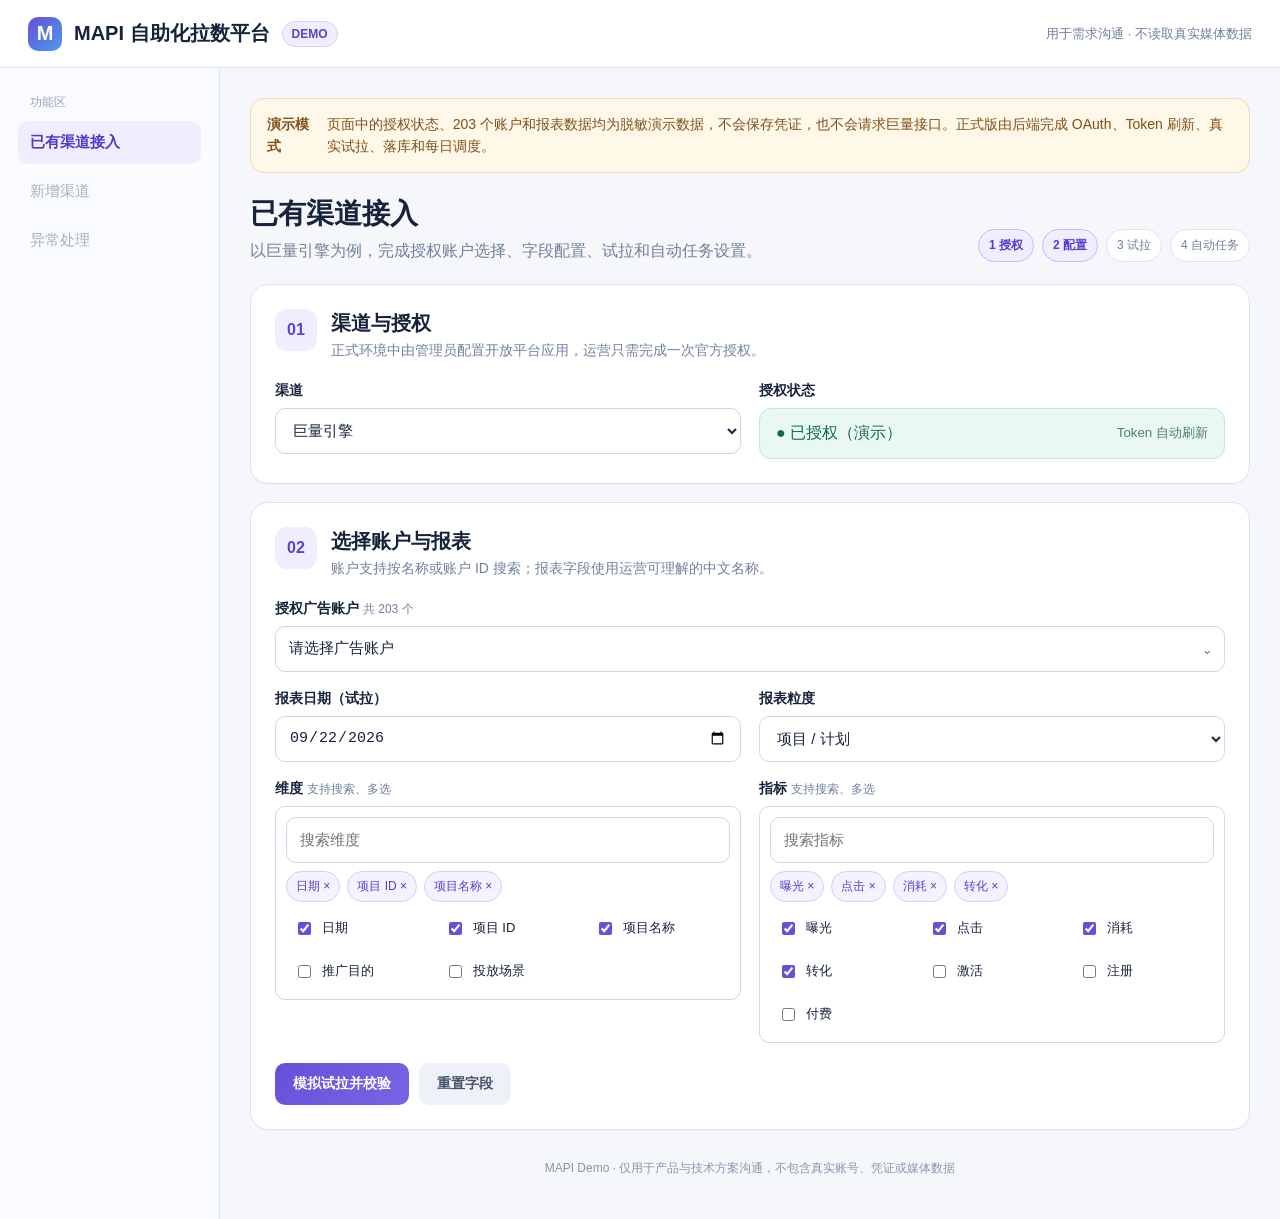
==== demo/index.html @ dbc46503 "feat: add static MAPI demo experience" ====
<!doctype html>
<html lang="zh-CN">
<head>
  <meta charset="utf-8">
  <meta name="viewport" content="width=device-width,initial-scale=1">
  <title>MAPI 自助化拉数平台 · Demo</title>
  <style>
    :root{--ink:#17233d;--muted:#70809d;--line:#dce3f0;--bg:#f5f7fb;--card:#fff;--violet:#6750d8;--violet2:#8774ee;--soft:#f0edff;--ok:#17845b;--okbg:#eaf8f2;--warn:#9a5b17;--warnbg:#fff7e8;--shadow:0 16px 42px rgba(36,49,85,.09)}
    *{box-sizing:border-box}body{margin:0;background:var(--bg);color:var(--ink);font-family:-apple-system,BlinkMacSystemFont,"Segoe UI","PingFang SC","Microsoft YaHei",sans-serif}.shell{min-height:100vh}.topbar{height:68px;padding:0 28px;background:#fff;border-bottom:1px solid var(--line);display:flex;align-items:center;justify-content:space-between;position:sticky;top:0;z-index:20}.brand{display:flex;align-items:center;gap:12px;font-weight:800;font-size:20px}.logo{width:34px;height:34px;border-radius:10px;background:linear-gradient(135deg,var(--violet),#4c9bea);display:grid;place-items:center;color:#fff}.badge{font-size:12px;color:#5a43c5;background:var(--soft);border:1px solid #d9d1ff;padding:5px 9px;border-radius:999px;font-weight:700}.topnote{font-size:13px;color:var(--muted)}.layout{display:grid;grid-template-columns:220px minmax(0,1fr);max-width:1480px;margin:auto}.side{padding:26px 18px;border-right:1px solid var(--line);min-height:calc(100vh - 68px);background:#fafbfe}.navtitle{font-size:12px;color:#9aa6bb;padding:0 12px 10px}.nav{width:100%;border:0;background:transparent;padding:12px;border-radius:10px;text-align:left;color:#66748d;font-size:15px;margin-bottom:6px;cursor:pointer}.nav.active{background:var(--soft);color:#503ac9;font-weight:700}.nav.locked{opacity:.55}.main{padding:30px;max-width:1120px;width:100%;margin:auto}.demo-alert{display:flex;gap:12px;background:var(--warnbg);color:#805019;border:1px solid #efd9b8;border-radius:14px;padding:14px 16px;margin-bottom:22px;font-size:14px;line-height:1.6}.hero{display:flex;justify-content:space-between;gap:24px;align-items:flex-end;margin-bottom:22px}.hero h1{margin:0;font-size:28px}.hero p{margin:8px 0 0;color:var(--muted)}.steps{display:flex;gap:8px;flex-wrap:wrap}.step{font-size:12px;border:1px solid var(--line);background:#fff;border-radius:999px;padding:7px 10px;color:#71809a}.step.on{border-color:#c8bcff;background:var(--soft);color:#543dca;font-weight:700}.card{background:var(--card);border:1px solid var(--line);border-radius:18px;padding:24px;margin-bottom:18px;box-shadow:0 1px 0 rgba(20,35,66,.02)}.cardhead{display:flex;align-items:flex-start;gap:14px;margin-bottom:22px}.num{width:42px;height:42px;border-radius:12px;background:var(--soft);color:#5b44ce;display:grid;place-items:center;font-weight:800}.cardhead h2{font-size:20px;margin:1px 0 5px}.cardhead p{margin:0;color:var(--muted);font-size:14px}.grid{display:grid;grid-template-columns:1fr 1fr;gap:18px}.field{display:flex;flex-direction:column;gap:8px}.field.full{grid-column:1/-1}.label{font-weight:700;font-size:14px}.hint{font-weight:400;color:var(--muted);font-size:12px}.control{width:100%;min-height:46px;padding:0 13px;border:1px solid #cfd8e8;border-radius:10px;background:#fff;color:var(--ink);font-size:15px;outline:none}.control:focus{border-color:var(--violet2);box-shadow:0 0 0 3px rgba(103,80,216,.12)}.status{display:flex;align-items:center;justify-content:space-between;padding:14px 16px;background:var(--okbg);border:1px solid #bfe8d6;border-radius:12px;color:#136948}.status small{color:#4d7c6a}.accountbox{position:relative}.account-trigger{display:flex;justify-content:space-between;align-items:center;cursor:pointer}.dropdown{display:none;position:absolute;top:54px;left:0;right:0;background:#fff;border:1px solid var(--line);border-radius:12px;box-shadow:var(--shadow);z-index:8;padding:10px}.dropdown.open{display:block}.search{margin-bottom:8px}.options{max-height:214px;overflow:auto}.option{padding:10px;border-radius:8px;cursor:pointer;display:flex;justify-content:space-between;gap:10px}.option:hover{background:#f4f2ff}.option strong{font-size:14px}.option span{font-size:12px;color:var(--muted)}.selectbox{border:1px solid #cfd8e8;border-radius:10px;padding:10px;min-height:110px}.chips{display:flex;flex-wrap:wrap;gap:7px;margin-bottom:9px}.chip{border:1px solid #d5cef9;background:#f5f2ff;color:#5740c7;padding:6px 9px;border-radius:999px;font-size:12px;cursor:pointer}.checkgrid{display:grid;grid-template-columns:repeat(3,1fr);gap:8px;max-height:170px;overflow:auto}.check{display:flex;gap:8px;align-items:center;padding:8px;border-radius:8px;font-size:13px}.check:hover{background:#f6f7fb}.check input{accent-color:var(--violet)}.actions{display:flex;gap:10px;align-items:center;margin-top:20px}.btn{border:0;border-radius:10px;padding:12px 18px;font-size:14px;font-weight:700;cursor:pointer}.primary{background:linear-gradient(135deg,var(--violet),#7964e7);color:#fff}.secondary{background:#eef1f7;color:#46536a}.btn:disabled{opacity:.55;cursor:not-allowed}.result{display:none;border-top:4px solid var(--violet);box-shadow:var(--shadow)}.result.show{display:block}.resulttop{display:flex;align-items:center;justify-content:space-between;margin-bottom:16px}.resulttop h2{margin:0;font-size:20px}.pillok{color:var(--ok);background:var(--okbg);padding:6px 10px;border-radius:999px;font-size:12px;font-weight:700}.tablewrap{overflow:auto;border:1px solid var(--line);border-radius:12px}table{width:100%;border-collapse:collapse;min-width:760px}th,td{padding:12px 14px;text-align:left;border-bottom:1px solid var(--line);font-size:13px}th{background:#f7f8fc;color:#62718d}td.numv{text-align:right;font-variant-numeric:tabular-nums}.schedule{display:none}.schedule.show{display:block}.success{display:none;margin-top:16px;padding:14px 16px;border-radius:12px;background:var(--okbg);color:#126b49;border:1px solid #bfe8d6}.success.show{display:block}.foot{font-size:12px;color:#8995aa;text-align:center;padding:12px}.empty-panel{display:none}.toast{position:fixed;right:24px;bottom:24px;background:#17233d;color:#fff;padding:12px 16px;border-radius:10px;box-shadow:var(--shadow);opacity:0;transform:translateY(10px);transition:.2s;z-index:30}.toast.show{opacity:1;transform:none}@media(max-width:850px){.layout{grid-template-columns:1fr}.side{min-height:auto;border-right:0;border-bottom:1px solid var(--line);display:flex;gap:6px;padding:10px;overflow:auto}.navtitle{display:none}.nav{white-space:nowrap;margin:0}.main{padding:18px}.grid{grid-template-columns:1fr}.field.full{grid-column:auto}.hero{align-items:flex-start;flex-direction:column}.topnote{display:none}.checkgrid{grid-template-columns:1fr 1fr}}@media(max-width:520px){.topbar{padding:0 16px}.brand{font-size:16px}.main{padding:12px}.card{padding:17px}.checkgrid{grid-template-columns:1fr}.steps{display:none}}
  </style>
</head>
<body>
<div class="shell">
  <header class="topbar"><div class="brand"><span class="logo">M</span>MAPI 自助化拉数平台 <span class="badge">DEMO</span></div><div class="topnote">用于需求沟通 · 不读取真实媒体数据</div></header>
  <div class="layout">
    <aside class="side">
      <div class="navtitle">功能区</div>
      <button class="nav active">已有渠道接入</button>
      <button class="nav locked" data-locked>新增渠道</button>
      <button class="nav locked" data-locked>异常处理</button>
    </aside>
    <main class="main">
      <div class="demo-alert"><b>演示模式</b><span>页面中的授权状态、203 个账户和报表数据均为脱敏演示数据，不会保存凭证，也不会请求巨量接口。正式版由后端完成 OAuth、Token 刷新、真实试拉、落库和每日调度。</span></div>
      <div class="hero"><div><h1>已有渠道接入</h1><p>以巨量引擎为例，完成授权账户选择、字段配置、试拉和自动任务设置。</p></div><div class="steps"><span class="step on">1 授权</span><span class="step on">2 配置</span><span class="step">3 试拉</span><span class="step">4 自动任务</span></div></div>

      <section class="card">
        <div class="cardhead"><div class="num">01</div><div><h2>渠道与授权</h2><p>正式环境中由管理员配置开放平台应用，运营只需完成一次官方授权。</p></div></div>
        <div class="grid">
          <label class="field"><span class="label">渠道</span><select class="control" id="channel"><option>巨量引擎</option><option disabled>腾讯广告（后续接入）</option><option disabled>百度营销（后续接入）</option></select></label>
          <div class="field"><span class="label">授权状态</span><div class="status"><span>● 已授权（演示）</span><small>Token 自动刷新</small></div></div>
        </div>
      </section>

      <section class="card">
        <div class="cardhead"><div class="num">02</div><div><h2>选择账户与报表</h2><p>账户支持按名称或账户 ID 搜索；报表字段使用运营可理解的中文名称。</p></div></div>
        <div class="grid">
          <div class="field full"><span class="label">授权广告账户 <span class="hint">共 203 个</span></span><div class="accountbox"><div class="control account-trigger" id="accountTrigger"><span id="accountText">请选择广告账户</span><span>⌄</span></div><div class="dropdown" id="accountDrop"><input class="control search" id="accountSearch" placeholder="搜索账户名称或账户 ID"><div class="options" id="accountOptions"></div></div></div></div>
          <label class="field"><span class="label">报表日期（试拉）</span><input class="control" type="date" id="trialDate" value="2026-09-22"></label>
          <label class="field"><span class="label">报表粒度</span><select class="control" id="level"><option value="account">账户</option><option value="project" selected>项目 / 计划</option><option value="unit">广告单元</option><option value="creative">创意</option><option value="material">素材</option></select></label>
          <div class="field"><span class="label">维度 <span class="hint">支持搜索、多选</span></span><div class="selectbox"><input class="control search" id="dimSearch" placeholder="搜索维度"><div class="chips" id="dimChips"></div><div class="checkgrid" id="dimOptions"></div></div></div>
          <div class="field"><span class="label">指标 <span class="hint">支持搜索、多选</span></span><div class="selectbox"><input class="control search" id="metricSearch" placeholder="搜索指标"><div class="chips" id="metricChips"></div><div class="checkgrid" id="metricOptions"></div></div></div>
        </div>
        <div class="actions"><button class="btn primary" id="trialBtn">模拟试拉并校验</button><button class="btn secondary" id="resetBtn">重置字段</button><span class="hint" id="validationText"></span></div>
      </section>

      <section class="card result" id="result">
        <div class="resulttop"><div><h2>媒体返回与数据核对</h2><p class="hint" id="resultMeta"></p></div><span class="pillok">校验通过 · 演示数据</span></div>
        <div class="tablewrap"><table><thead id="thead"></thead><tbody id="tbody"></tbody></table></div>
      </section>

      <section class="card schedule" id="schedule">
        <div class="cardhead"><div class="num">03</div><div><h2>创建每日自动拉数任务</h2><p>试拉校验通过后才可配置。停止日期留空代表持续执行。</p></div></div>
        <div class="grid">
          <label class="field"><span class="label">开始日期</span><input class="control" type="date" id="startDate" value="2026-01-01"></label>
          <label class="field"><span class="label">停止日期 <span class="hint">可选</span></span><input class="control" type="date" id="endDate"></label>
          <label class="field full"><span class="label">数仓地址 / 目标表</span><input class="control" id="warehouse" placeholder="例如：ads_dw.mapi.ocean_daily_report"></label>
          <label class="field"><span class="label">执行频率</span><select class="control"><option>每日 08:00 自动拉取前一日数据</option><option>每日 10:00 自动拉取前一日数据</option></select></label>
          <label class="field"><span class="label">重复数据处理</span><select class="control"><option>相同日期、渠道、账户、粒度自动覆盖</option><option>发现重复时停止并告警</option></select></label>
        </div>
        <div class="actions"><button class="btn primary" id="scheduleBtn">创建演示任务</button></div>
        <div class="success" id="success">✓ 演示任务已创建：系统将从开始日期补拉历史数据，之后每日自动拉取并按唯一键覆盖重复数据。</div>
      </section>
      <div class="foot">MAPI Demo · 仅用于产品与技术方案沟通，不包含真实账号、凭证或媒体数据</div>
    </main>
  </div>
</div>
<div class="toast" id="toast"></div>
<script>
const $=s=>document.querySelector(s), $$=s=>[...document.querySelectorAll(s)];
const accounts=[
  {id:'1858167466249220',name:'CY—网易—4'},{id:'1860082589255692',name:'有道翻译官—信息流'},{id:'1859983201147611',name:'有道词典—品牌投放'},{id:'1870046273052818',name:'词典会员—安卓'},{id:'1865509421183507',name:'翻译官—搜索推广'},{id:'1857726409301144',name:'海外增长测试账户'}
];
const byLevel={
 account:{dims:['日期','账户 ID','账户名称'],defaults:['日期','账户 ID','账户名称']},
 project:{dims:['日期','项目 ID','项目名称','推广目的','投放场景'],defaults:['日期','项目 ID','项目名称']},
 unit:{dims:['日期','项目 ID','项目名称','单元 ID','单元名称'],defaults:['日期','单元 ID','单元名称']},
 creative:{dims:['日期','项目 ID','单元 ID','创意 ID','创意名称'],defaults:['日期','创意 ID','创意名称']},
 material:{dims:['日期','项目 ID','项目名称','单元 ID','素材 ID','素材名称','素材类型'],defaults:['日期','素材 ID','素材名称']}
};
const metricList=['曝光','点击','消耗','转化','激活','注册','付费']; let chosenAccount=null,selectedDims=[],selectedMetrics=['曝光','点击','消耗','转化'];
function toast(t){const e=$('#toast');e.textContent=t;e.classList.add('show');setTimeout(()=>e.classList.remove('show'),2200)}
function renderAccounts(q=''){const k=q.trim().toLowerCase();const items=accounts.filter(a=>(a.name+a.id).toLowerCase().includes(k));$('#accountOptions').innerHTML=items.length?items.map(a=>`<div class="option" data-id="${a.id}"><strong>${a.name}</strong><span>${a.id}</span></div>`).join(''):'<div class="option"><span>没有匹配账户</span></div>';$$('#accountOptions .option[data-id]').forEach(el=>el.onclick=()=>{chosenAccount=accounts.find(a=>a.id===el.dataset.id);$('#accountText').textContent=`${chosenAccount.name}（${chosenAccount.id}）`;$('#accountDrop').classList.remove('open')})}
function renderField(kind,query=''){const isDim=kind==='dim',all=isDim?byLevel[$('#level').value].dims:metricList,selected=isDim?selectedDims:selectedMetrics,k=query.trim().toLowerCase(),filtered=all.filter(v=>v.toLowerCase().includes(k)),box=$('#'+kind+'Options'),chips=$('#'+kind+'Chips');chips.innerHTML=selected.map(v=>`<button class="chip" data-v="${v}">${v} ×</button>`).join('');box.innerHTML=filtered.length?filtered.map(v=>`<label class="check"><input type="checkbox" value="${v}" ${selected.includes(v)?'checked':''}>${v}</label>`).join(''):'<span class="hint">没有匹配字段</span>';box.querySelectorAll('input').forEach(i=>i.onchange=()=>{let arr=isDim?selectedDims:selectedMetrics;i.checked?(!arr.includes(i.value)&&arr.push(i.value)):arr.splice(arr.indexOf(i.value),1);renderField(kind,$('#'+kind+'Search').value)});chips.querySelectorAll('.chip').forEach(b=>b.onclick=()=>{let arr=isDim?selectedDims:selectedMetrics;arr.splice(arr.indexOf(b.dataset.v),1);renderField(kind,$('#'+kind+'Search').value)})}
function resetFields(){selectedDims=[...byLevel[$('#level').value].defaults];selectedMetrics=['曝光','点击','消耗','转化'];$('#dimSearch').value='';$('#metricSearch').value='';renderField('dim');renderField('metric')}
function cell(v,n=false){return `<td class="${n?'numv':''}">${v}</td>`}
function trial(){if(!chosenAccount){toast('请先选择广告账户');return}if(!selectedDims.length||!selectedMetrics.length){toast('请至少选择一个维度和一个指标');return}const btn=$('#trialBtn');btn.disabled=true;btn.textContent='正在模拟请求与校验…';$('#validationText').textContent='校验字段兼容性、分页和重复行';setTimeout(()=>{const level=$('#level').value,defs=byLevel[level];const headers=[...selectedDims,...selectedMetrics];$('#thead').innerHTML='<tr>'+headers.map(h=>`<th>${h}</th>`).join('')+'</tr>';const names={account:['账户',''],project:['项目','翻译官—项目 A'],unit:['单元','拉新单元 01'],creative:['创意','视频创意 01'],material:['素材','翻译官功能演示视频']};const rows=[0,1,2].map((_,r)=>headers.map(h=>{if(h==='日期')return $('#trialDate').value;if(h.includes('ID'))return String(7633244088934989875n+BigInt(r*501231));if(h.includes('名称'))return r?`${names[level][1]}-${r+1}`:names[level][1];if(h==='曝光')return ['71,400','4,938','3,456'][r];if(h==='点击')return ['2,906','202','141'][r];if(h==='消耗')return ['6,545.25','454.75','318.40'][r];if(h==='转化')return ['86','6','4'][r];if(h==='激活')return ['73','5','3'][r];if(h==='注册')return ['51','4','2'][r];if(h==='付费')return ['12','1','0'][r];return '—'}));$('#tbody').innerHTML=rows.map(row=>'<tr>'+row.map((v,i)=>cell(v,i>=selectedDims.length)).join('')+'</tr>').join('');$('#resultMeta').textContent=`${chosenAccount.name} · ${$('#trialDate').value} · ${$('#level').selectedOptions[0].text} · 3 行预览`;$('#result').classList.add('show');$('#schedule').classList.add('show');$$('.step')[2].classList.add('on');btn.disabled=false;btn.textContent='重新模拟试拉';$('#validationText').textContent='校验通过';$('#result').scrollIntoView({behavior:'smooth',block:'start'})},850)}
$('#accountTrigger').onclick=()=>{$('#accountDrop').classList.toggle('open');$('#accountSearch').focus()};$('#accountSearch').oninput=e=>renderAccounts(e.target.value);document.addEventListener('click',e=>{if(!e.target.closest('.accountbox'))$('#accountDrop').classList.remove('open')});$('#level').onchange=resetFields;$('#dimSearch').oninput=e=>renderField('dim',e.target.value);$('#metricSearch').oninput=e=>renderField('metric',e.target.value);$('#resetBtn').onclick=resetFields;$('#trialBtn').onclick=trial;$$('[data-locked]').forEach(b=>b.onclick=()=>toast('简单 Demo 当前先聚焦“已有渠道—巨量引擎”流程'));$('#scheduleBtn').onclick=()=>{if(!$('#warehouse').value.trim()){toast('请填写数仓地址或目标表');return}if($('#endDate').value&&$('#endDate').value<$('#startDate').value){toast('停止日期不能早于开始日期');return}$('#success').classList.add('show');$$('.step')[3].classList.add('on');$('#success').scrollIntoView({behavior:'smooth',block:'center'})};renderAccounts();resetFields();
</script>
</body>
</html>
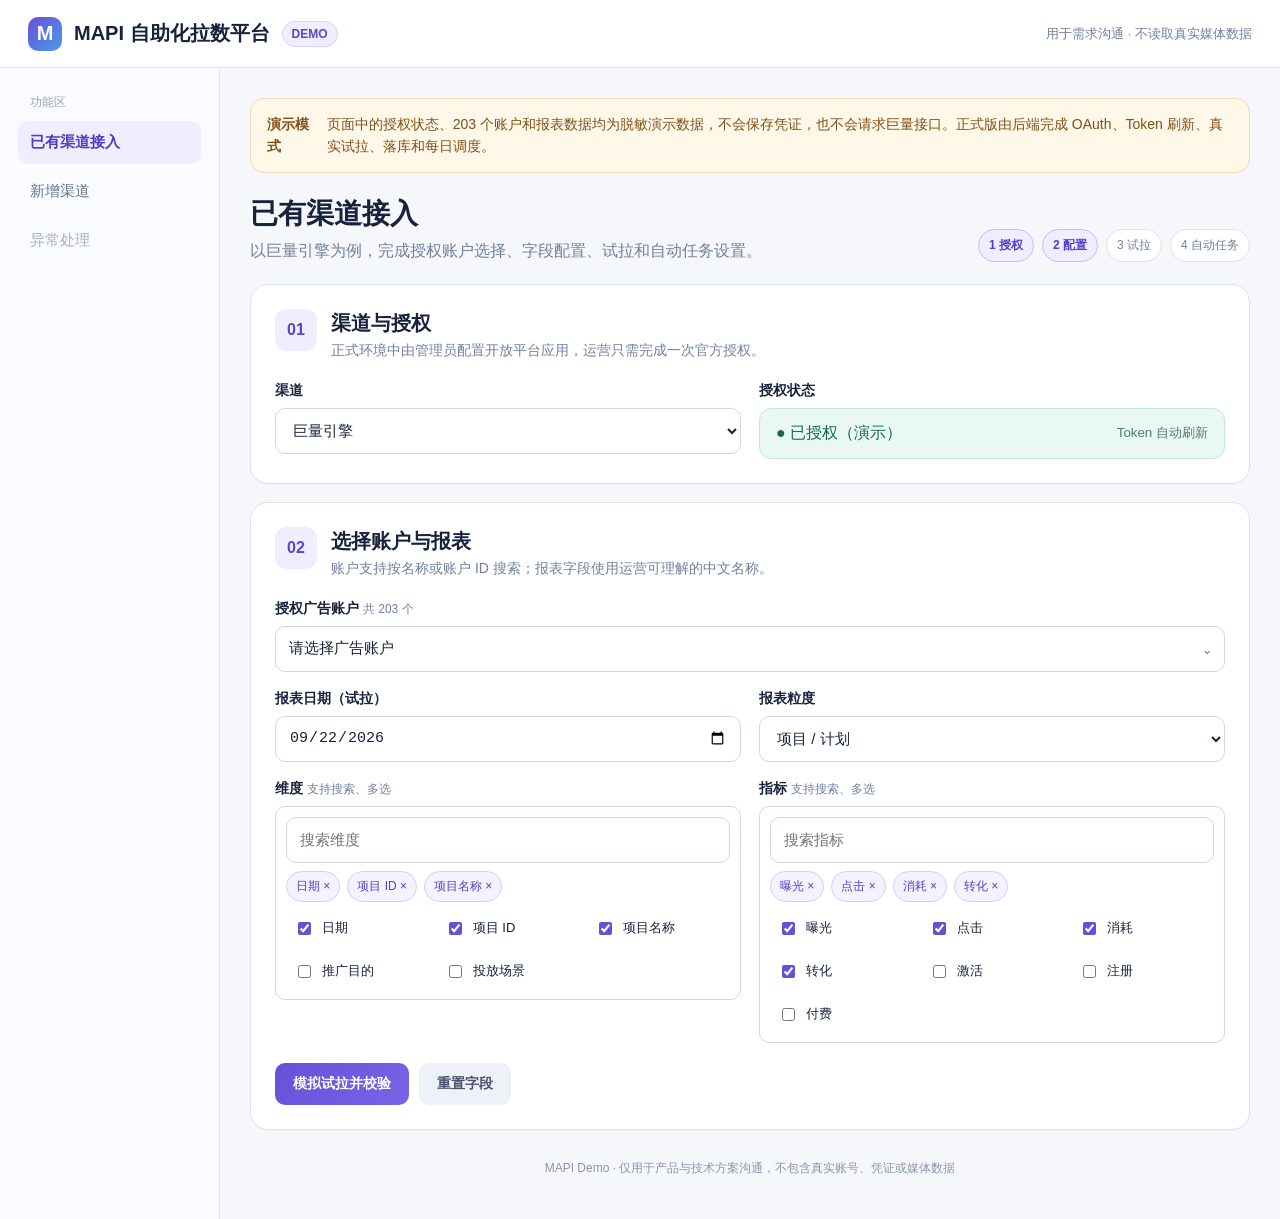
==== commit e46b68a5: "feat: enable new channel setup demo flow" ====
--- a/demo/index.html
+++ b/demo/index.html
@@ -8,6 +8,7 @@
     :root{--ink:#17233d;--muted:#70809d;--line:#dce3f0;--bg:#f5f7fb;--card:#fff;--violet:#6750d8;--violet2:#8774ee;--soft:#f0edff;--ok:#17845b;--okbg:#eaf8f2;--warn:#9a5b17;--warnbg:#fff7e8;--shadow:0 16px 42px rgba(36,49,85,.09)}
     *{box-sizing:border-box}body{margin:0;background:var(--bg);color:var(--ink);font-family:-apple-system,BlinkMacSystemFont,"Segoe UI","PingFang SC","Microsoft YaHei",sans-serif}.shell{min-height:100vh}.topbar{height:68px;padding:0 28px;background:#fff;border-bottom:1px solid var(--line);display:flex;align-items:center;justify-content:space-between;position:sticky;top:0;z-index:20}.brand{display:flex;align-items:center;gap:12px;font-weight:800;font-size:20px}.logo{width:34px;height:34px;border-radius:10px;background:linear-gradient(135deg,var(--violet),#4c9bea);display:grid;place-items:center;color:#fff}.badge{font-size:12px;color:#5a43c5;background:var(--soft);border:1px solid #d9d1ff;padding:5px 9px;border-radius:999px;font-weight:700}.topnote{font-size:13px;color:var(--muted)}.layout{display:grid;grid-template-columns:220px minmax(0,1fr);max-width:1480px;margin:auto}.side{padding:26px 18px;border-right:1px solid var(--line);min-height:calc(100vh - 68px);background:#fafbfe}.navtitle{font-size:12px;color:#9aa6bb;padding:0 12px 10px}.nav{width:100%;border:0;background:transparent;padding:12px;border-radius:10px;text-align:left;color:#66748d;font-size:15px;margin-bottom:6px;cursor:pointer}.nav.active{background:var(--soft);color:#503ac9;font-weight:700}.nav.locked{opacity:.55}.main{padding:30px;max-width:1120px;width:100%;margin:auto}.demo-alert{display:flex;gap:12px;background:var(--warnbg);color:#805019;border:1px solid #efd9b8;border-radius:14px;padding:14px 16px;margin-bottom:22px;font-size:14px;line-height:1.6}.hero{display:flex;justify-content:space-between;gap:24px;align-items:flex-end;margin-bottom:22px}.hero h1{margin:0;font-size:28px}.hero p{margin:8px 0 0;color:var(--muted)}.steps{display:flex;gap:8px;flex-wrap:wrap}.step{font-size:12px;border:1px solid var(--line);background:#fff;border-radius:999px;padding:7px 10px;color:#71809a}.step.on{border-color:#c8bcff;background:var(--soft);color:#543dca;font-weight:700}.card{background:var(--card);border:1px solid var(--line);border-radius:18px;padding:24px;margin-bottom:18px;box-shadow:0 1px 0 rgba(20,35,66,.02)}.cardhead{display:flex;align-items:flex-start;gap:14px;margin-bottom:22px}.num{width:42px;height:42px;border-radius:12px;background:var(--soft);color:#5b44ce;display:grid;place-items:center;font-weight:800}.cardhead h2{font-size:20px;margin:1px 0 5px}.cardhead p{margin:0;color:var(--muted);font-size:14px}.grid{display:grid;grid-template-columns:1fr 1fr;gap:18px}.field{display:flex;flex-direction:column;gap:8px}.field.full{grid-column:1/-1}.label{font-weight:700;font-size:14px}.hint{font-weight:400;color:var(--muted);font-size:12px}.control{width:100%;min-height:46px;padding:0 13px;border:1px solid #cfd8e8;border-radius:10px;background:#fff;color:var(--ink);font-size:15px;outline:none}.control:focus{border-color:var(--violet2);box-shadow:0 0 0 3px rgba(103,80,216,.12)}.status{display:flex;align-items:center;justify-content:space-between;padding:14px 16px;background:var(--okbg);border:1px solid #bfe8d6;border-radius:12px;color:#136948}.status small{color:#4d7c6a}.accountbox{position:relative}.account-trigger{display:flex;justify-content:space-between;align-items:center;cursor:pointer}.dropdown{display:none;position:absolute;top:54px;left:0;right:0;background:#fff;border:1px solid var(--line);border-radius:12px;box-shadow:var(--shadow);z-index:8;padding:10px}.dropdown.open{display:block}.search{margin-bottom:8px}.options{max-height:214px;overflow:auto}.option{padding:10px;border-radius:8px;cursor:pointer;display:flex;justify-content:space-between;gap:10px}.option:hover{background:#f4f2ff}.option strong{font-size:14px}.option span{font-size:12px;color:var(--muted)}.selectbox{border:1px solid #cfd8e8;border-radius:10px;padding:10px;min-height:110px}.chips{display:flex;flex-wrap:wrap;gap:7px;margin-bottom:9px}.chip{border:1px solid #d5cef9;background:#f5f2ff;color:#5740c7;padding:6px 9px;border-radius:999px;font-size:12px;cursor:pointer}.checkgrid{display:grid;grid-template-columns:repeat(3,1fr);gap:8px;max-height:170px;overflow:auto}.check{display:flex;gap:8px;align-items:center;padding:8px;border-radius:8px;font-size:13px}.check:hover{background:#f6f7fb}.check input{accent-color:var(--violet)}.actions{display:flex;gap:10px;align-items:center;margin-top:20px}.btn{border:0;border-radius:10px;padding:12px 18px;font-size:14px;font-weight:700;cursor:pointer}.primary{background:linear-gradient(135deg,var(--violet),#7964e7);color:#fff}.secondary{background:#eef1f7;color:#46536a}.btn:disabled{opacity:.55;cursor:not-allowed}.result{display:none;border-top:4px solid var(--violet);box-shadow:var(--shadow)}.result.show{display:block}.resulttop{display:flex;align-items:center;justify-content:space-between;margin-bottom:16px}.resulttop h2{margin:0;font-size:20px}.pillok{color:var(--ok);background:var(--okbg);padding:6px 10px;border-radius:999px;font-size:12px;font-weight:700}.tablewrap{overflow:auto;border:1px solid var(--line);border-radius:12px}table{width:100%;border-collapse:collapse;min-width:760px}th,td{padding:12px 14px;text-align:left;border-bottom:1px solid var(--line);font-size:13px}th{background:#f7f8fc;color:#62718d}td.numv{text-align:right;font-variant-numeric:tabular-nums}.schedule{display:none}.schedule.show{display:block}.success{display:none;margin-top:16px;padding:14px 16px;border-radius:12px;background:var(--okbg);color:#126b49;border:1px solid #bfe8d6}.success.show{display:block}.foot{font-size:12px;color:#8995aa;text-align:center;padding:12px}.empty-panel{display:none}.toast{position:fixed;right:24px;bottom:24px;background:#17233d;color:#fff;padding:12px 16px;border-radius:10px;box-shadow:var(--shadow);opacity:0;transform:translateY(10px);transition:.2s;z-index:30}.toast.show{opacity:1;transform:none}@media(max-width:850px){.layout{grid-template-columns:1fr}.side{min-height:auto;border-right:0;border-bottom:1px solid var(--line);display:flex;gap:6px;padding:10px;overflow:auto}.navtitle{display:none}.nav{white-space:nowrap;margin:0}.main{padding:18px}.grid{grid-template-columns:1fr}.field.full{grid-column:auto}.hero{align-items:flex-start;flex-direction:column}.topnote{display:none}.checkgrid{grid-template-columns:1fr 1fr}}@media(max-width:520px){.topbar{padding:0 16px}.brand{font-size:16px}.main{padding:12px}.card{padding:17px}.checkgrid{grid-template-columns:1fr}.steps{display:none}}
   </style>
+  <style>.hidden{display:none!important}</style>
 </head>
 <body>
 <div class="shell">
@@ -15,11 +16,11 @@
   <div class="layout">
     <aside class="side">
       <div class="navtitle">功能区</div>
-      <button class="nav active">已有渠道接入</button>
-      <button class="nav locked" data-locked>新增渠道</button>
+      <button class="nav active" data-page="existing">已有渠道接入</button>
+      <button class="nav" data-page="newChannel">新增渠道</button>
       <button class="nav locked" data-locked>异常处理</button>
     </aside>
-    <main class="main">
+    <main class="main page-panel" id="existingPanel">
       <div class="demo-alert"><b>演示模式</b><span>页面中的授权状态、203 个账户和报表数据均为脱敏演示数据，不会保存凭证，也不会请求巨量接口。正式版由后端完成 OAuth、Token 刷新、真实试拉、落库和每日调度。</span></div>
       <div class="hero"><div><h1>已有渠道接入</h1><p>以巨量引擎为例，完成授权账户选择、字段配置、试拉和自动任务设置。</p></div><div class="steps"><span class="step on">1 授权</span><span class="step on">2 配置</span><span class="step">3 试拉</span><span class="step">4 自动任务</span></div></div>
 
@@ -62,6 +63,47 @@
       </section>
       <div class="foot">MAPI Demo · 仅用于产品与技术方案沟通，不包含真实账号、凭证或媒体数据</div>
     </main>
+    <main class="main page-panel hidden" id="newChannelPanel">
+      <div class="demo-alert"><b>演示模式</b><span>此页面展示正式接入时需要收集的信息和操作顺序。请勿填写真实 App Secret 或 Token。</span></div>
+      <div class="hero"><div><h1>新增渠道</h1><p>选择渠道和推广场景后，平台自动展示必填参数、固定接口和授权步骤。</p></div><div class="steps"><span class="step on">1 选择渠道</span><span class="step">2 配置应用</span><span class="step">3 完成授权</span><span class="step">4 校验接口</span></div></div>
+
+      <section class="card">
+        <div class="cardhead"><div class="num">01</div><div><h2>选择接入场景</h2><p>运营选择业务场景，平台决定接口模板，不要求用户自己查开发文档。</p></div></div>
+        <div class="grid">
+          <label class="field"><span class="label">渠道</span><select class="control" id="newChannel"><option value="ocean">巨量引擎</option><option value="tencent">腾讯广告</option><option value="baidu">百度营销</option><option value="360">360 智汇云</option></select></label>
+          <label class="field"><span class="label">推广场景</span><select class="control" id="scene"><option>APP 下载</option><option>落地页推广</option><option>搜索推广</option></select></label>
+          <label class="field"><span class="label">接入范围</span><select class="control"><option>账户及全部报表粒度</option><option>指定广告账户</option></select></label>
+          <div class="field"><span class="label">鉴权方式</span><div class="status" id="authType"><span>OAuth 2.0</span><small>推荐</small></div></div>
+        </div>
+      </section>
+
+      <section class="card">
+        <div class="cardhead"><div class="num">02</div><div><h2>填写开放平台应用信息</h2><p id="channelHint">从巨量引擎开放平台应用管理页获取。固定接口由平台内置。</p></div></div>
+        <div class="grid" id="authForm">
+          <label class="field"><span class="label">App ID</span><input class="control demo-auth" placeholder="请输入 App ID（Demo 请填写任意内容）"></label>
+          <label class="field"><span class="label">App Secret</span><input class="control demo-auth" type="password" placeholder="正式版仅后端加密保存"></label>
+          <label class="field full"><span class="label">回调地址</span><input class="control demo-auth" id="callbackUrl" placeholder="https://你的正式域名/api/mapi/callback"></label>
+          <label class="field full"><span class="label">官方授权 URL</span><input class="control demo-auth" placeholder="从媒体应用管理页复制完整授权 URL"></label>
+          <label class="field full"><span class="label">平台内置接口 <span class="hint">无需填写</span></span><input class="control" id="fixedApi" value="授权、账户发现、自定义报表接口已由平台固定配置" disabled></label>
+        </div>
+        <div class="actions"><button class="btn secondary" id="checkConfigBtn">校验应用配置</button><span class="hint" id="configState">等待填写</span></div>
+      </section>
+
+      <section class="card">
+        <div class="cardhead"><div class="num">03</div><div><h2>完成媒体授权</h2><p>正式版点击按钮后跳转媒体官方页面；回调成功后自动换取 Token 并读取账户。</p></div></div>
+        <div class="grid">
+          <div class="field full"><span class="label">授权 SOP</span><div class="selectbox" style="line-height:2"><b>1.</b> 校验 App ID、Secret 和回调地址<br><b>2.</b> 跳转媒体官方授权页并登录管理员账号<br><b>3.</b> 勾选需要授权的广告账户并确认<br><b>4.</b> 平台接收回调、保存 Token、自动发现账户<br><b>5.</b> 拉取昨日少量数据进行最终校验</div></div>
+        </div>
+        <div class="actions"><button class="btn primary" id="mockAuthBtn">模拟前往官方授权</button><span class="hint" id="authState">尚未授权</span></div>
+      </section>
+
+      <section class="card result" id="channelResult">
+        <div class="resulttop"><div><h2>渠道接入校验结果</h2><p class="hint">以下为演示结果，正式版必须以媒体真实响应为准。</p></div><span class="pillok">校验通过 · Demo</span></div>
+        <div class="status"><span>✓ 应用配置有效　✓ OAuth 回调成功　✓ 已读取 203 个账户　✓ 报表接口可访问</span><small>可以进入已有渠道配置</small></div>
+        <div class="actions"><button class="btn primary" id="goExistingBtn">去配置拉数账户</button></div>
+      </section>
+      <div class="foot">MAPI Demo · 新增渠道流程仅用于产品与技术方案沟通</div>
+    </main>
   </div>
 </div>
 <div class="toast" id="toast"></div>
@@ -83,7 +125,11 @@
 function renderField(kind,query=''){const isDim=kind==='dim',all=isDim?byLevel[$('#level').value].dims:metricList,selected=isDim?selectedDims:selectedMetrics,k=query.trim().toLowerCase(),filtered=all.filter(v=>v.toLowerCase().includes(k)),box=$('#'+kind+'Options'),chips=$('#'+kind+'Chips');chips.innerHTML=selected.map(v=>`<button class="chip" data-v="${v}">${v} ×</button>`).join('');box.innerHTML=filtered.length?filtered.map(v=>`<label class="check"><input type="checkbox" value="${v}" ${selected.includes(v)?'checked':''}>${v}</label>`).join(''):'<span class="hint">没有匹配字段</span>';box.querySelectorAll('input').forEach(i=>i.onchange=()=>{let arr=isDim?selectedDims:selectedMetrics;i.checked?(!arr.includes(i.value)&&arr.push(i.value)):arr.splice(arr.indexOf(i.value),1);renderField(kind,$('#'+kind+'Search').value)});chips.querySelectorAll('.chip').forEach(b=>b.onclick=()=>{let arr=isDim?selectedDims:selectedMetrics;arr.splice(arr.indexOf(b.dataset.v),1);renderField(kind,$('#'+kind+'Search').value)})}
 function resetFields(){selectedDims=[...byLevel[$('#level').value].defaults];selectedMetrics=['曝光','点击','消耗','转化'];$('#dimSearch').value='';$('#metricSearch').value='';renderField('dim');renderField('metric')}
 function cell(v,n=false){return `<td class="${n?'numv':''}">${v}</td>`}
-function trial(){if(!chosenAccount){toast('请先选择广告账户');return}if(!selectedDims.length||!selectedMetrics.length){toast('请至少选择一个维度和一个指标');return}const btn=$('#trialBtn');btn.disabled=true;btn.textContent='正在模拟请求与校验…';$('#validationText').textContent='校验字段兼容性、分页和重复行';setTimeout(()=>{const level=$('#level').value,defs=byLevel[level];const headers=[...selectedDims,...selectedMetrics];$('#thead').innerHTML='<tr>'+headers.map(h=>`<th>${h}</th>`).join('')+'</tr>';const names={account:['账户',''],project:['项目','翻译官—项目 A'],unit:['单元','拉新单元 01'],creative:['创意','视频创意 01'],material:['素材','翻译官功能演示视频']};const rows=[0,1,2].map((_,r)=>headers.map(h=>{if(h==='日期')return $('#trialDate').value;if(h.includes('ID'))return String(7633244088934989875n+BigInt(r*501231));if(h.includes('名称'))return r?`${names[level][1]}-${r+1}`:names[level][1];if(h==='曝光')return ['71,400','4,938','3,456'][r];if(h==='点击')return ['2,906','202','141'][r];if(h==='消耗')return ['6,545.25','454.75','318.40'][r];if(h==='转化')return ['86','6','4'][r];if(h==='激活')return ['73','5','3'][r];if(h==='注册')return ['51','4','2'][r];if(h==='付费')return ['12','1','0'][r];return '—'}));$('#tbody').innerHTML=rows.map(row=>'<tr>'+row.map((v,i)=>cell(v,i>=selectedDims.length)).join('')+'</tr>').join('');$('#resultMeta').textContent=`${chosenAccount.name} · ${$('#trialDate').value} · ${$('#level').selectedOptions[0].text} · 3 行预览`;$('#result').classList.add('show');$('#schedule').classList.add('show');$$('.step')[2].classList.add('on');btn.disabled=false;btn.textContent='重新模拟试拉';$('#validationText').textContent='校验通过';$('#result').scrollIntoView({behavior:'smooth',block:'start'})},850)}
+function trial(){if(!chosenAccount){toast('请先选择广告账户');return}if(!selectedDims.length||!selectedMetrics.length){toast('请至少选择一个维度和一个指标');return}const btn=$('#trialBtn');btn.disabled=true;btn.textContent='正在模拟请求与校验…';$('#validationText').textContent='校验字段兼容性、分页和重复行';setTimeout(()=>{const level=$('#level').value,defs=byLevel[level];const headers=[...selectedDims,...selectedMetrics];$('#thead').innerHTML='<tr>'+headers.map(h=>`<th>${h}</th>`).join('')+'</tr>';const names={account:['账户',''],project:['项目','翻译官—项目 A'],unit:['单元','拉新单元 01'],creative:['创意','视频创意 01'],material:['素材','翻译官功能演示视频']};const rows=[0,1,2].map((_,r)=>headers.map(h=>{if(h==='日期')return $('#trialDate').value;if(h.includes('ID'))return String(7633244088934989875n+BigInt(r*501231));if(h.includes('名称'))return r?`${names[level][1]}-${r+1}`:names[level][1];if(h==='曝光')return ['71,400','4,938','3,456'][r];if(h==='点击')return ['2,906','202','141'][r];if(h==='消耗')return ['6,545.25','454.75','318.40'][r];if(h==='转化')return ['86','6','4'][r];if(h==='激活')return ['73','5','3'][r];if(h==='注册')return ['51','4','2'][r];if(h==='付费')return ['12','1','0'][r];return '—'}));$('#tbody').innerHTML=rows.map(row=>'<tr>'+row.map((v,i)=>cell(v,i>=selectedDims.length)).join('')+'</tr>').join('');$('#resultMeta').textContent=`${chosenAccount.name} · ${$('#trialDate').value} · ${$('#level').selectedOptions[0].text} · 3 行预览`;$('#result').classList.add('show');$('#schedule').classList.add('show');$$('#existingPanel .step')[2].classList.add('on');btn.disabled=false;btn.textContent='重新模拟试拉';$('#validationText').textContent='校验通过';$('#result').scrollIntoView({behavior:'smooth',block:'start'})},850)}
+function showPage(page){$$('.page-panel').forEach(p=>p.classList.toggle('hidden',p.id!==(page==='existing'?'existingPanel':'newChannelPanel')));$$('.nav[data-page]').forEach(n=>n.classList.toggle('active',n.dataset.page===page));window.scrollTo({top:0,behavior:'smooth'})}
+const channelConfigs={ocean:{name:'巨量引擎',auth:'OAuth 2.0',hint:'从巨量引擎开放平台应用管理页获取。固定接口由平台内置。',api:'OAuth、账户发现、自定义报表接口已由平台固定配置'},tencent:{name:'腾讯广告',auth:'OAuth 2.0',hint:'填写腾讯广告开发者应用信息，平台按推广场景匹配接口。',api:'授权、广告主列表、日报表接口已由平台固定配置'},baidu:{name:'百度营销',auth:'OAuth 2.0',hint:'填写百度营销开发者应用信息，运营无需填写接口地址。',api:'授权、账户服务、报告服务接口已由平台固定配置'},'360':{name:'360 智汇云',auth:'Token / API Key',hint:'填写媒体分配的 API Key 与密钥，平台自动校验账户权限。',api:'账户、计划、单元、创意报表接口已由平台固定配置'}};
+function updateNewChannel(){const c=channelConfigs[$('#newChannel').value];$('#channelHint').textContent=c.hint;$('#authType').innerHTML=`<span>${c.auth}</span><small>平台自动匹配</small>`;$('#fixedApi').value=c.api;$('#configState').textContent='等待填写';$('#channelResult').classList.remove('show')}
+$$('.nav[data-page]').forEach(n=>n.onclick=()=>showPage(n.dataset.page));$('#newChannel').onchange=updateNewChannel;$('#checkConfigBtn').onclick=()=>{const values=$$('.demo-auth').map(i=>i.value.trim());if(values.some(v=>!v)){toast('请先完整填写演示字段');return}if(!$('#callbackUrl').value.startsWith('https://')){toast('回调地址必须使用 HTTPS');return}$('#configState').textContent='✓ 格式校验通过（Demo）';$$('#newChannelPanel .step')[1].classList.add('on')};$('#mockAuthBtn').onclick=()=>{if(!$('#configState').textContent.includes('通过')){toast('请先校验应用配置');return}const b=$('#mockAuthBtn');b.disabled=true;b.textContent='模拟媒体授权中…';setTimeout(()=>{b.disabled=false;b.textContent='重新模拟授权';$('#authState').textContent='✓ 授权与接口校验成功（Demo）';$('#channelResult').classList.add('show');$$('#newChannelPanel .step').forEach(s=>s.classList.add('on'));$('#channelResult').scrollIntoView({behavior:'smooth',block:'center'})},700)};$('#goExistingBtn').onclick=()=>showPage('existing');
 $('#accountTrigger').onclick=()=>{$('#accountDrop').classList.toggle('open');$('#accountSearch').focus()};$('#accountSearch').oninput=e=>renderAccounts(e.target.value);document.addEventListener('click',e=>{if(!e.target.closest('.accountbox'))$('#accountDrop').classList.remove('open')});$('#level').onchange=resetFields;$('#dimSearch').oninput=e=>renderField('dim',e.target.value);$('#metricSearch').oninput=e=>renderField('metric',e.target.value);$('#resetBtn').onclick=resetFields;$('#trialBtn').onclick=trial;$$('[data-locked]').forEach(b=>b.onclick=()=>toast('简单 Demo 当前先聚焦“已有渠道—巨量引擎”流程'));$('#scheduleBtn').onclick=()=>{if(!$('#warehouse').value.trim()){toast('请填写数仓地址或目标表');return}if($('#endDate').value&&$('#endDate').value<$('#startDate').value){toast('停止日期不能早于开始日期');return}$('#success').classList.add('show');$$('.step')[3].classList.add('on');$('#success').scrollIntoView({behavior:'smooth',block:'center'})};renderAccounts();resetFields();
 </script>
 </body>
